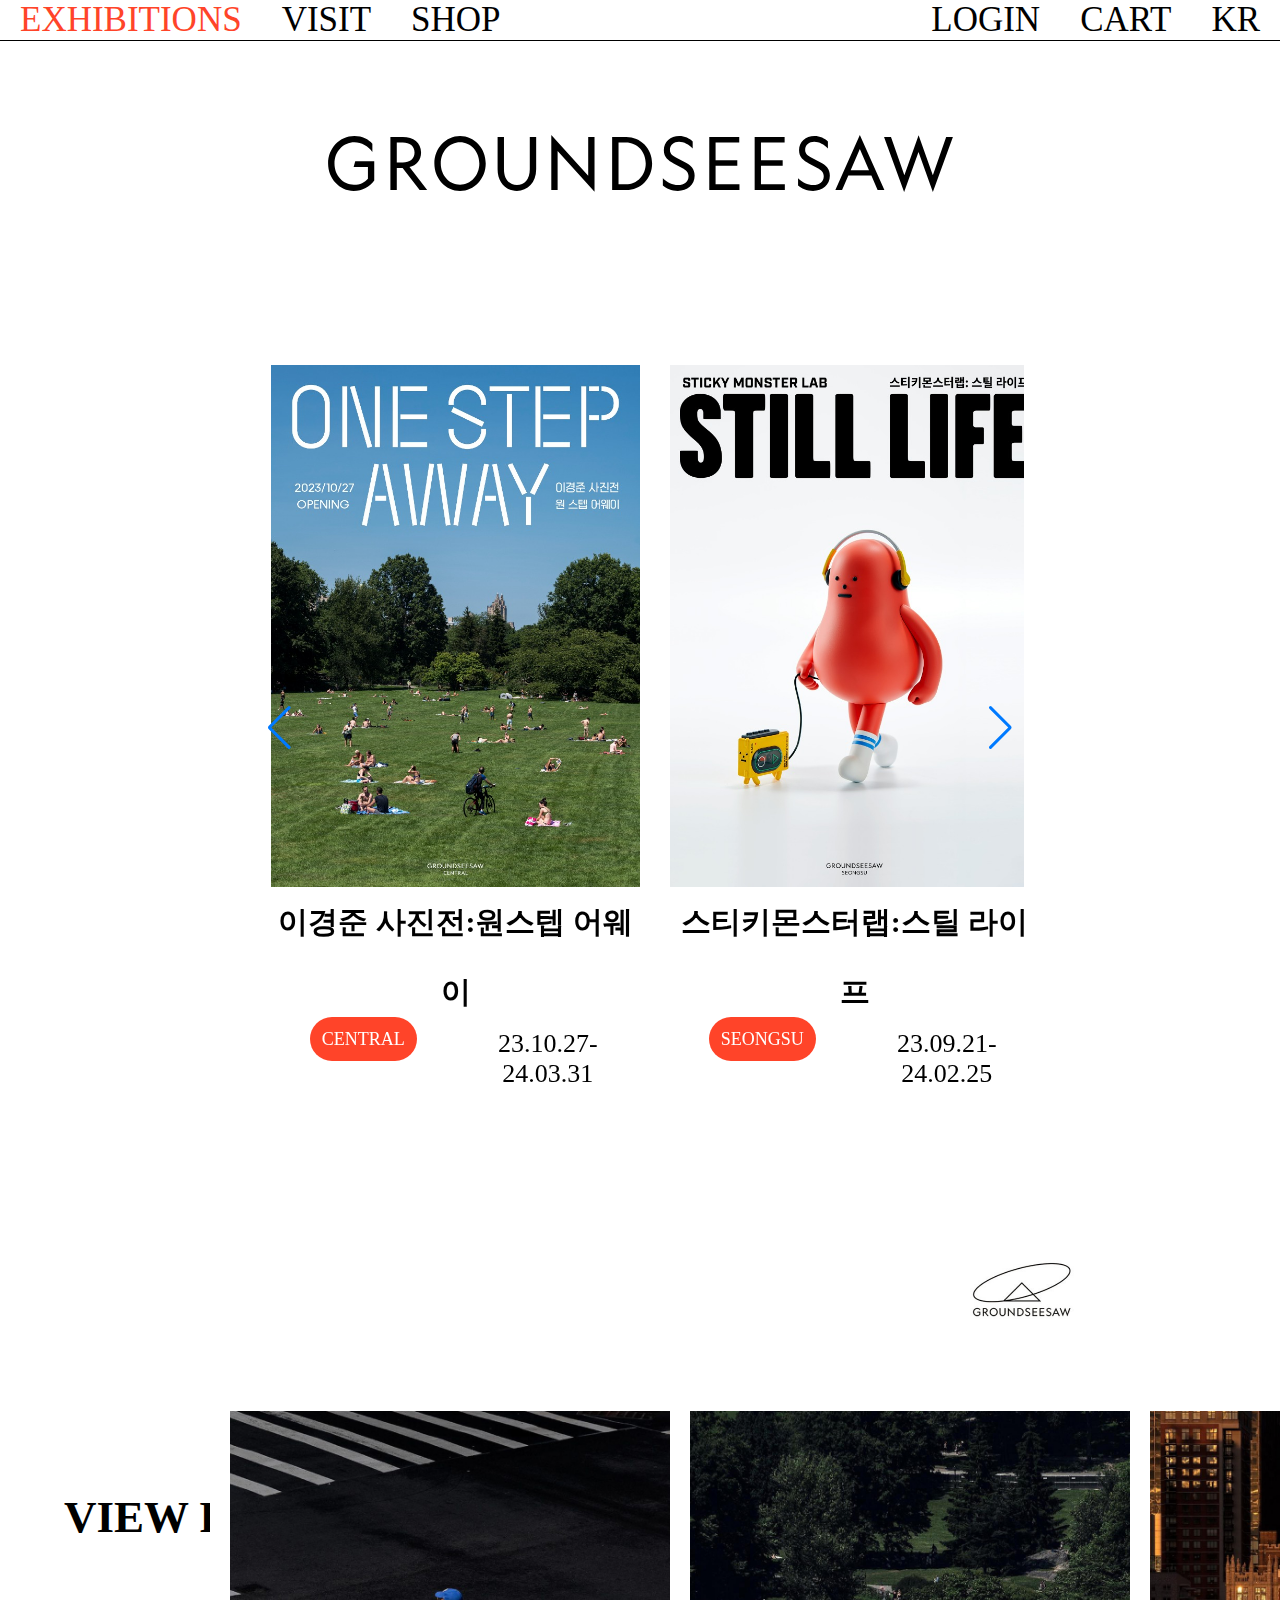
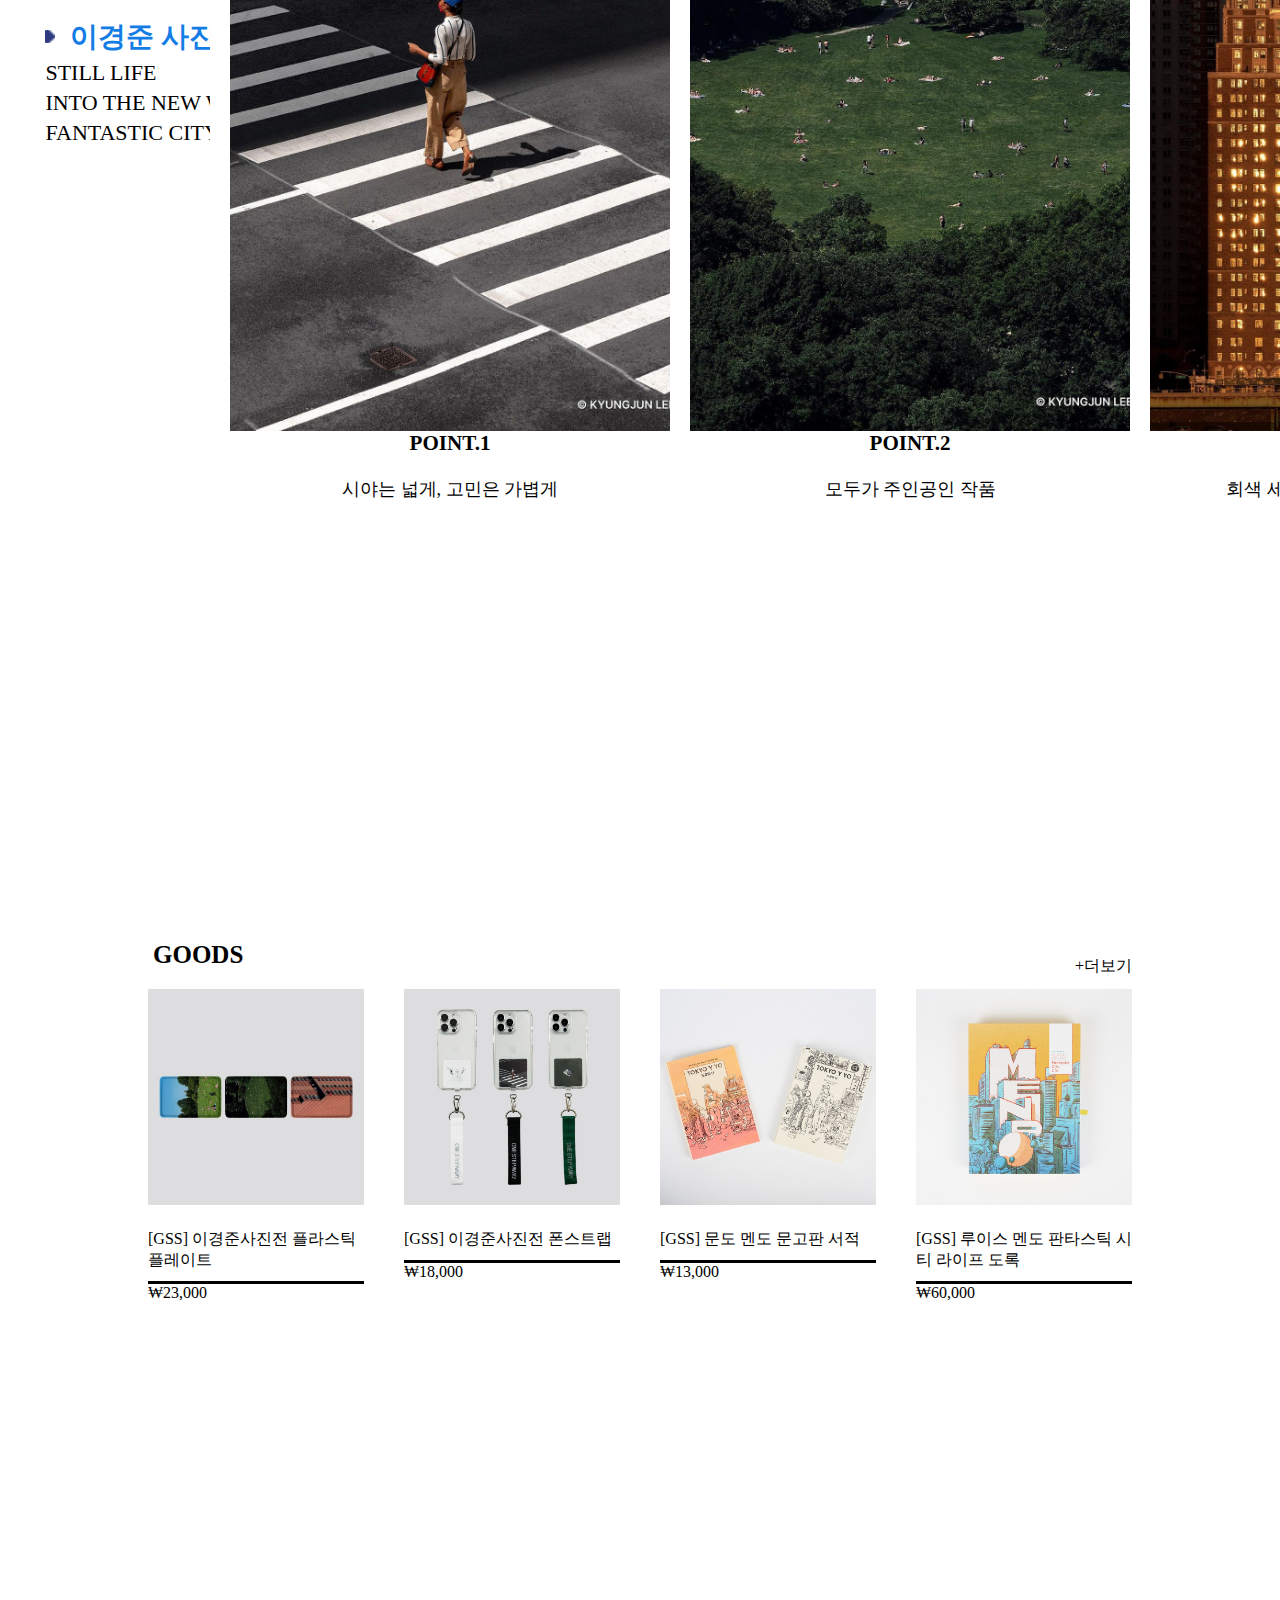
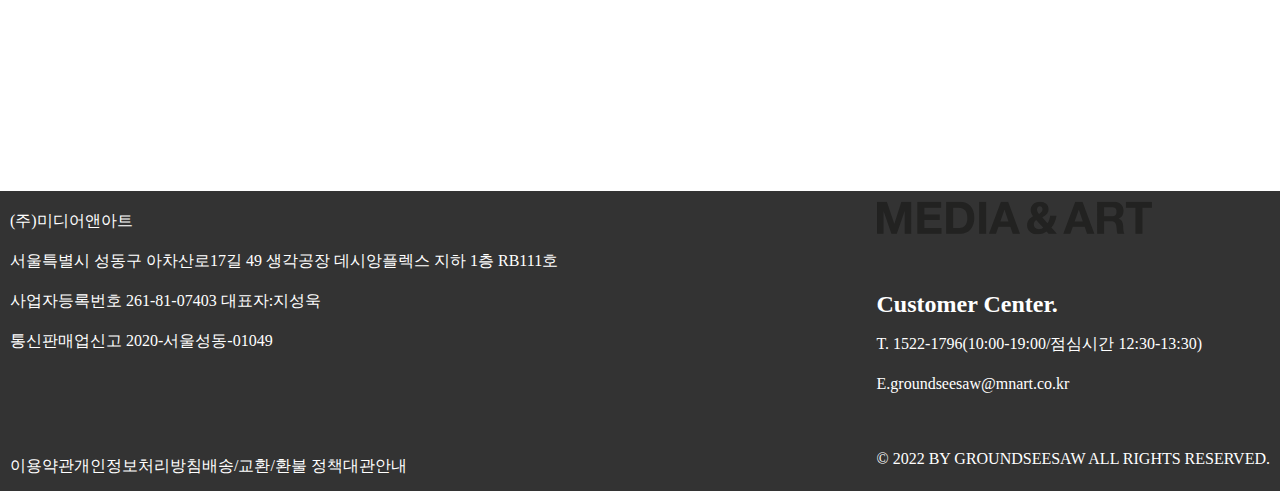
==== index.html @ 5191b379 "작업완료" ====
<!DOCTYPE html>
<html lang="en">

<head>
    <meta charset="UTF-8">
    <meta name="viewport" content="width=device-width, initial-scale=1.0">
    <title>GroundSeesaw</title>
    <link rel="stylesheet" href="./css/style.css">
    <link rel="stylesheet" href="./css/swiper-bundle.css">
    

</head>

<body>
    <header>
        <nav>
            <ul class="flex">
                <div class="part1 flex">
                    <li><a href="#">EXHIBITIONS</a></li>
                    <li><a href="/visitindex.html">VISIT</a></li>
                    <li><a href="#">SHOP</a></li>
                </div>
                <div class="part2 flex">
                    <li><a href="#">LOGIN</a></li>
                    <li><a href="#">CART</a></li>
                    <li><a href="#">KR</a></li>
                </div>
            </ul>
        </nav>
        <div class="logo">
            <h1><a href="#"><img src="./images/logotype.svg"></a></h1>
        </div>
    </header>
    <main>
        <div class="foster">
            <div #swiperRef="" class="swiper mySwiper">
                <div class="swiper-wrapper">
                    <div class="swiper-slide">
                        <figure>
                            <a href="#Lee"><img src="./images/exhibition1.jpg"></a>
                            <figcaption><a href="#">이경준 사진전:원스텝 어웨이</a></figcaption>
                            <div class="summary">
                                <ul class="flex">
                                    <li><a href="#" class="place">CENTRAL</a></li>
                                    <li><a href="#" class="date">23.10.27-24.03.31</a></li>
                                </ul>
                            </div>
                        </figure>
                    </div>
                    <div class="swiper-slide">
                        <figure>
                            <a href="#Stickey"><img src="./images/exhibition3.jpg"></a>
                            <figcaption><a href="#">스티키몬스터랩:스틸 라이프</a></figcaption>
                            <div class="summary">
                                <ul class="flex">
                                    <li> <a href="#" class="place">SEONGSU</a></li>
                                    <li> <a href="#" class="date">23.09.21-24.02.25</a></li>
                                </ul>
                            </div>
                        </figure>
                    </div>
                    <div class="swiper-slide">
                        <figure>
                            <a href="#Allis"><img src="./images/exhibition4.jpg"></a>
                            <figcaption><a href="#">앨리스:인투 더 뉴월드</a></figcaption>
                            <div class="summary">
                                <ul class="flex">
                                    <li> <a href="#" class="place">MYEONGDONG</a></li>
                                    <li><a href="#" class="date">24.01.10-오픈런</a></li>
                                </ul>
                            </div>
                        </figure>
                    </div>
                    <div class="swiper-slide">
                        <figure>
                            <a href="#Mundo"><img src="./images/exhibition2.jpg"></a>
                            <figcaption><a href="#">문도 멘도:판타스틱 시티 라이프</a></figcaption>
                            <div class="summary">
                                <ul class="flex">
                                    <li> <a href="#" class="place">SEOCHON</a></li>
                                    <li><a href="#" class="date">23.06.30-24.02.12</a></li>
                                </ul>
                            </div>
                        </figure>
                    </div>
                </div>
                <div class="swiper-button-next"></div>
                <div class="swiper-button-prev"></div>
                <div class="swiper-pagination"></div>
            </div>
        </div>
        <div class="about">
            <a href="#"><img src="./images/logo2.jpg"></a>
        </div>
 </main>

        <div class="view-contents flex">
            <div class="title">
                <h2>VIEW POINT</h2>
            </div>
            <div class="slide-wrap flex">
                <div class="option">
                    <ul class="menu">
                        <li><a href="#" class="on">이경준 사진전:원스텝 어웨이</a></li>
                        <li><a href="#">STILL LIFE</a></li>
                        <li><a href="#">INTO THE NEW WORLD</a></li>
                        <li><a href="#">FANTASTIC CITY LIFE</a></li>
                    </ul>
                </div>
            </div>
        </div>
   
        <div class="swiper myView">
            <div class="swiper-wrapper">
                <div class="swiper-slide">
                    <div class="view-wrap flex">
                        <div class="point">
                            <a href="#"><img src="./images/point2.jpg"></a>
                            <div class="columns">
                                <h3>POINT.1</h3>
                                <p><br />시야는 넓게, 고민은 가볍게
                            
                                </p>
                            </div>
                        </div>
                        <div class="point">
                            <a href="#"><img src="./images/point1.jpg"></a>
                            <div class="columns">
                                <h3>POINT.2</h3>
                                <p> <br />모두가 주인공인 작품
                                   
                                </p>
                            </div>
                        </div>
                        <div class="point">
                            <a href="#"><img src="./images/point3.jpg"></a>
                            <div class="columns">
                                <h3>POINT.3</h3>
                                <p><br />회색 세상에서 발견한 다채로운 색감
                        
                                </p>
                            </div>
                        </div>
                    </div>
                </div>
                <div class="swiper-slide">
                    <div class="view-wrap flex">
                        <div class="point">
                            <a href="#"><img src="./images/points1.jpg"></a>
                            <div class="columns">
                                <h3>POINT.1</h3>
                                <p> <br />13 SPACES, 100 ARTWORKS
                                   
                                </p>
                            </div>
                        </div>
                        <div class="point">
                            <a href="#"><img src="./images/points2.jpg"></a>
                            <div class="columns">
                                <h3>POINT.2</h3>
                                <p> <br />24 HOURS in M-CITY
                                
                                    
                                </p>
                            </div>
                        </div>
                        <div class="point">
                            <a href="#"><img src="./images/points3.jpg"></a>
                            <div class="columns">
                                <h3>POINT.3</h3>
                                <p><br />COLOR&SOUND
                                   
                                
                                </p>
                            </div>
                        </div>
                    </div>
                </div>
                <div class="swiper-slide">
                    <div class="view-wrap flex">
                        <div class="point">
                            <a href="#"><img src="./images/pointss1.jpg"></a>
                            <div class="columns">
                                <h3>POINT.1</h3>
                                <p><br />6M 이상, 5면 스크린으로 둘러 쌓인
                                    입체적 공간에서의 특별한 경험
                                </p>
                            </div>
                        </div>
                        <div class="point">
                            <a href="#"><img src="./images/pointss2.jpg"></a>
                            <div class="columns">
                                <h3>POINT.2</h3>
                                <p><br />일러스트, 2D, 3D모션그래픽으로
                                    재탄생한 고전문학 '이상한 나라의 앨리스'
                                </p>
                            </div>
                        </div>
                        <div class="point">
                            <a href="#"><img src="./images/pointss3.jpg"></a>
                            <div class="columns">
                                <h3>POINT.3</h3>
                                <p>
                                    <br />다채로운 오리지널 사운드 트랙
                                </p>
                            </div>
                        </div>
                    </div>
                </div>
                <div class="swiper-slide">
                    <div class="view-wrap flex">
                        <div class="point">
                            <a href="#"><img src="./images/pointsss1.jpg"></a>
                            <div class="columns">
                                <h3>POINT.1</h3>
                                <p><br/>마음을 건드리는 디지털 아날로그 감성
                                </p>
                            </div>
                        </div>
                        <div class="point">
                            <a href="#"><img src="./images/pointsss2.jpg"></a>
                            <div class="columns">
                                <h3>POINT.2</h3>
                                <p> <br/>영감이 피어나는 멘도의 예술 세계
                                </p>
                            </div>
                        </div>
                        <div class="point">
                            <a href="#"><img src="./images/pointsss3.jpg"></a>
                            <div class="columns">
                                <h3>POINT.3</h3>
                               <p> <br/>열린 하늘길, 여행 감성을 자국하는 낭만적 풍경들

                                </p>
                            </div>
                        </div>
                    </div>
                </div>
            </div>
            <div class="swiper-pagination"></div>
        </div>

   <div class="goods">
            <div class="goods-wrap on">
                <h3><a href="#">GOODS</a></h3>
                <div class="more">
                    <a href="#">+더보기</a>
                </div>
                <ul class="flex">
                    <figure>
                        <li><a href="#"><img src="./images/goods1.jpg">
                                <figcaption>[GSS] 이경준사진전 플라스틱 플레이트</figcaption>
                                <p>₩23,000</p>
                            </a>
                    </figure>
                    </li>
                    <figure>
                        <li><a href="#"><img src="./images/goods2.jpg">
                                <figcaption>[GSS] 이경준사진전 폰스트랩</figcaption>
                                <p>₩18,000</p>
                            </a>
                    </figure>
                    </li>
                    <figure>
                        <li><a href="#"><img src="./images/goodsm1.jpg">
                                <figcaption>[GSS] 문도 멘도 문고판 서적</figcaption>
                                <p>₩13,000</p>
                            </a>
                    </figure>
                    </li>
                    <figure>
                        <li><a href="#"><img src="./images/goodsm2.jpg">
                                <figcaption>[GSS] 루이스 멘도 판타스틱 시티 라이프 도록</figcaption>
                                <p>₩60,000</p>
                            </a>
                    </figure>
                    </li>
                </ul>
            </div>




        </div>


    <footer class="flex">
        <div class="footer-inner1">
            <div class="address">
                <p>(주)미디어앤아트
                    <br />서울특별시 성동구 아차산로17길 49 생각공장 데시앙플렉스 지하 1층 RB111호
                    <br /> 사업자등록번호 261-81-07403 대표자:지성욱
                    <br />통신판매업신고 2020-서울성동-01049
                </p>
            </div>
            <div class="use">
                <ul class="flex">
                    <li><a href="#">이용약관</a></li>
                    <li><a href="#">개인정보처리방침</a></li>
                    <li><a href="#">배송/교환/환불 정책</a></li>
                    <li><a href="#">대관안내</a></li>
                </ul>
            </div>
        </div>
        <div class="footer-inner2">
            <div class="media">
                <h3><img src="./images/footer-mna-logo.svg"></h3>
            </div>
            <div class="customer">
                <h2>Customer Center.</h2>
                <p>T. 1522-1796(10:00-19:00/점심시간 12:30-13:30)</p>
                <p>E.groundseesaw@mnart.co.kr</p>
            </div>
            <div class="copyright">
                <p>© 2022 BY GROUNDSEESAW ALL RIGHTS RESERVED.</p>
            </div>
        </div>
    </footer>
    <script src="./javascript/jquery-3.7.1min.js"></script>
    <script src="https://cdn.jsdelivr.net/npm/swiper@11/swiper-bundle.min.js"></script>
    <script src="./javascript/index.js"></script>

</body>

</html>
---- css/style.css ----
@import url(./reset.css);
@import url(./global.css);
@import url(/fonts/fonts.css);



body {
    max-width: 1900px;
    background: var(--mainColor);
}

img {
    width: 100%;
}

.flex {
    display: flex;
}



header {
    max-width: 1900px;
    height: 100%;

}

.logo h1 {

    padding: 15px;
}

.logo img {
    width: 50%;
    margin-left: 25%;
    margin-top: 120px;
    align-items: center;
}

nav {
    width: 100%;
    background: var(--mainColor);
    align-items: center;
    font-size: 35px;
    background-attachment: fixed;
    position: fixed;
    border-bottom: 1px solid #000;
    z-index: 99;
}

nav li:hover a {
    color: var(--pointColor);
}

.summary li:hover .place {
    color: var(--white);
}

.part1 li a,
.part2 li a {
    padding: 20px;
}

nav ul.flex {
    justify-content: space-between;
}

/* -------swiper1 */

.swiper-slide {
    width: 100%;
    height: 100%;
    text-align: center;
    font-size: 18px;
    background: #fff;
    display: flex;
    justify-content: center;
    align-items: center;
}

.swiper-slide img {
    display: block;
    width: 100%;
    height: 100%;
    object-fit: cover;

}

.swiper {
    width: 60%;
    height: 100%;
    margin: 150px auto;
}

.swiper-slide figure {

    transform: translateX(-50%);
}

figure figcaption:hover a {
    color: var(--pointColor);
}




.swiper-slide figcaption {
    width: 100%;
    text-align: center;
    font-size: 30px;
    line-height: 70px;
    font-weight: bold;
}

/* ----swiper2 */

.myView.swiper {
    width: 1400px;
    height: 750px;
    right: -210px;
    bottom: 500px;
}

.muView.swiper-slide {
    text-align: center;
    font-size: 18px;
    background: #fff;
    display: flex;
    justify-content: center;
    align-items: center;
}

.myView.swiper-slide img {
    display: block;
    width: 100%;
    height: 100%;
    object-fit: cover;
}

.myView.swiper-slide {
    width: 60%;
}

.myView.swiper-slide:nth-child(2n) {
    width: 40%;
}

.myView.swiper-slide:nth-child(3n) {
    width: 20%;
}


.columns {
    z-index: 99;
}

/* ----------------------------- */
.summary ul li {
    padding: 2px;
    width: 80%;
    text-align: center;
}

.place {
    width: 700px;
    height: 100%;
    background: var(--pointColor);
    color: var(--white);
    border-radius: 50px;
    padding: 12px;
}

.place a {
    font-size: 26px;
}

.date {
    font-size: 26px;
}

.about {
    right: 100px;
    top: 140%;
    position: absolute;

}

.about img {
    width: 50%;
}

.about :nth-child(1) img {
    animation: dance_jump 3s ease-out infinite;
    transform-origin: center bottom;
}




@keyframes dance_jump {
    0% {
        transform: none;
    }

    15% {
        transform: rotate(-3deg);
    }

    30% {
        transform: rotate(3deg);
    }

    45% {
        transform: rotate(-3deg);
    }

    60% {
        transform: translate3d(0, -5%, 0);
    }

    75% {
        transform: translate3d(0, 1%, 0);
    }

    85% {
        transform: translate3d(0, -3%, 0);
    }

    100% {
        transform: none;
    }
}

/* ----------view------------- */
.view-contents {
    width: 100%;
    height: 500px;
    position: relative;
    top: 15%;
    
}

.title {
    width: 100%;
    font-size: 30px;
}

.title h2 {
    position: absolute;
    left: 5%;
    top: 250px;
}

.view {
    position: absolute;
    width: 100%;
    overflow: hidden;
    left: 30%;
    max-width: 1415px;
}



.option {
    width: 50%;
    position: absolute;
    left:3%;
    top: 370px;
    font-size: 22px;
    padding: 5px;
    font-weight: 500;
}

.view-wrap {
    width: 100%;
    padding: 10px;
}

.point {
    padding: 10px;
    width: 100%;
}

ul.menu li a {
    display: flex;
    padding: 2px;
    align-items: center;
    flex-direction: row;
}

ul.menu li a.on {
    color: #137ce5;
    font-weight: bold;
    font-size: 28px;
}

ul.menu li a.on::before {
    display: block;
    content: '';
    width: 10px;
    height: 13px;
    background: url(/images/arrowR.png) no-repeat center/cover;
    margin: 0 15px 0 0;
   transition: .4s;
}

/* -------footer----------- */
footer {
    background: var(--black100);
    color: var(--mainColor);
    height: 300px;
    justify-content: space-between;
    padding: 10px;
}

.footer-inner1,
.footer-inner2 {
    line-height: 40px;

}

footer .use {
    margin-top: 85px;
}

.footer-inner2 img {
    width: 70%;
}

footer .customer,
.copyright {
    margin-top: 35px;
}

.goods {
    width: 80%;
    height: 600px;
   top: -250px;
   position: relative;
   left: 50%;
   transform: translateX(-50%);

}

.goods-wrap {
    position: absolute;
    opacity: 0;
}

.goods-wrap.on {
    opacity: 1;
}

.goods figcaption {
    margin-top: 20px;
}

.goods h3 {
    margin-left: 25px;
    font-size: 25px;
}

.goods ul li {
    padding: 20px;
}

.goods li p {
    border-top: 3px solid #000;
    margin-top: 10px;
}

.more {
    position: absolute;
    right: 20px;
    top: 15px;
}
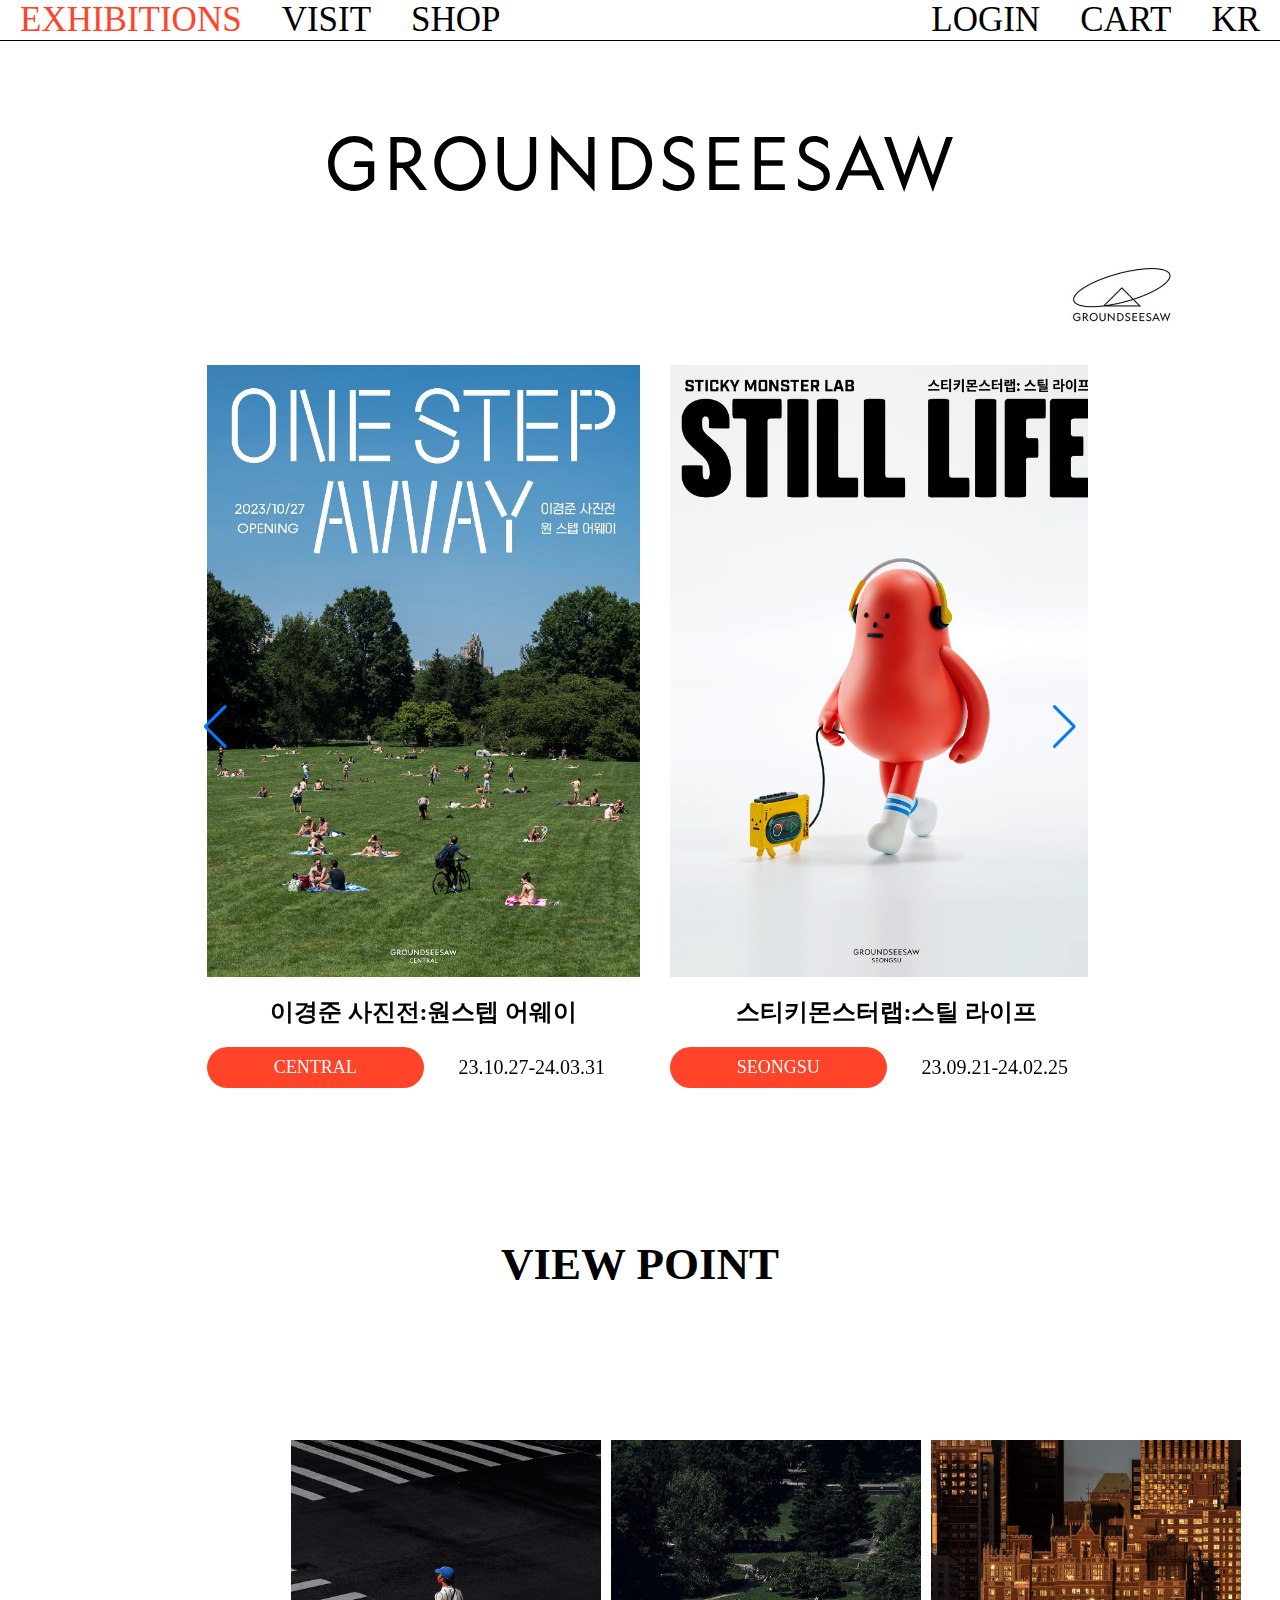
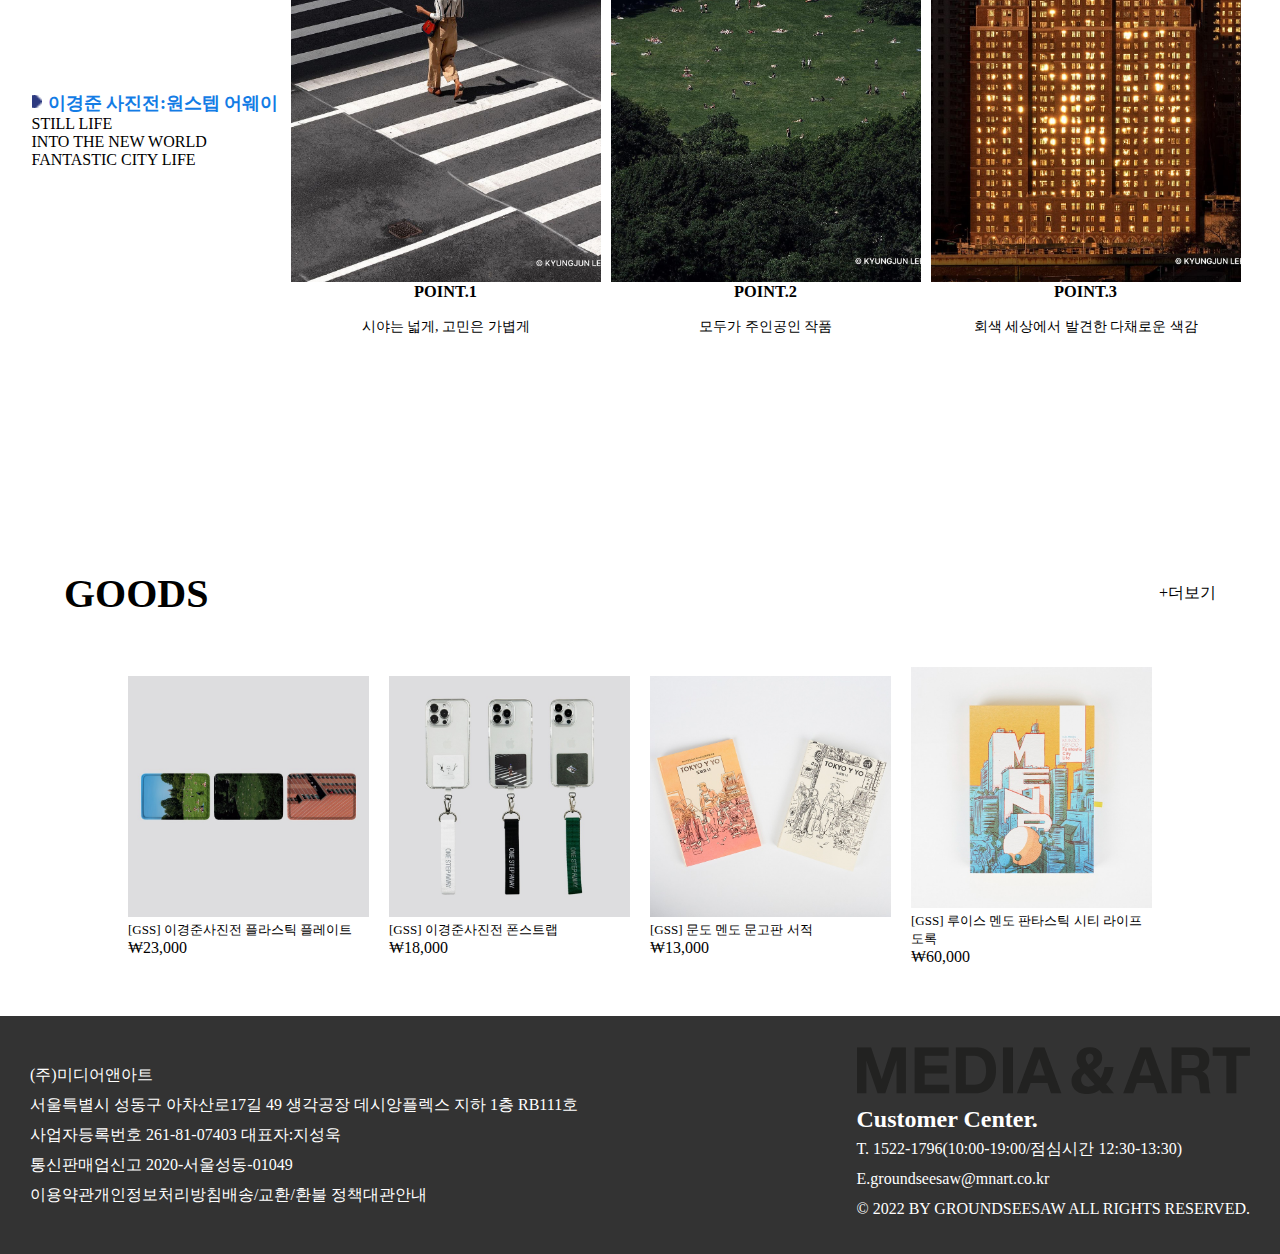
==== commit 49f7822f: "그라운드시소완료" ====
--- a/index.html
+++ b/index.html
@@ -1,325 +1,311 @@
-<!DOCTYPE html>
-<html lang="en">
-
-<head>
-    <meta charset="UTF-8">
-    <meta name="viewport" content="width=device-width, initial-scale=1.0">
-    <title>GroundSeesaw</title>
-    <link rel="stylesheet" href="./css/style.css">
-    <link rel="stylesheet" href="./css/swiper-bundle.css">
-    
-
-</head>
-
-<body>
-    <header>
-        <nav>
-            <ul class="flex">
-                <div class="part1 flex">
-                    <li><a href="#">EXHIBITIONS</a></li>
-                    <li><a href="/visitindex.html">VISIT</a></li>
-                    <li><a href="#">SHOP</a></li>
-                </div>
-                <div class="part2 flex">
-                    <li><a href="#">LOGIN</a></li>
-                    <li><a href="#">CART</a></li>
-                    <li><a href="#">KR</a></li>
-                </div>
-            </ul>
-        </nav>
-        <div class="logo">
-            <h1><a href="#"><img src="./images/logotype.svg"></a></h1>
-        </div>
-    </header>
-    <main>
-        <div class="foster">
-            <div #swiperRef="" class="swiper mySwiper">
-                <div class="swiper-wrapper">
-                    <div class="swiper-slide">
-                        <figure>
-                            <a href="#Lee"><img src="./images/exhibition1.jpg"></a>
-                            <figcaption><a href="#">이경준 사진전:원스텝 어웨이</a></figcaption>
-                            <div class="summary">
-                                <ul class="flex">
-                                    <li><a href="#" class="place">CENTRAL</a></li>
-                                    <li><a href="#" class="date">23.10.27-24.03.31</a></li>
-                                </ul>
-                            </div>
-                        </figure>
-                    </div>
-                    <div class="swiper-slide">
-                        <figure>
-                            <a href="#Stickey"><img src="./images/exhibition3.jpg"></a>
-                            <figcaption><a href="#">스티키몬스터랩:스틸 라이프</a></figcaption>
-                            <div class="summary">
-                                <ul class="flex">
-                                    <li> <a href="#" class="place">SEONGSU</a></li>
-                                    <li> <a href="#" class="date">23.09.21-24.02.25</a></li>
-                                </ul>
-                            </div>
-                        </figure>
-                    </div>
-                    <div class="swiper-slide">
-                        <figure>
-                            <a href="#Allis"><img src="./images/exhibition4.jpg"></a>
-                            <figcaption><a href="#">앨리스:인투 더 뉴월드</a></figcaption>
-                            <div class="summary">
-                                <ul class="flex">
-                                    <li> <a href="#" class="place">MYEONGDONG</a></li>
-                                    <li><a href="#" class="date">24.01.10-오픈런</a></li>
-                                </ul>
-                            </div>
-                        </figure>
-                    </div>
-                    <div class="swiper-slide">
-                        <figure>
-                            <a href="#Mundo"><img src="./images/exhibition2.jpg"></a>
-                            <figcaption><a href="#">문도 멘도:판타스틱 시티 라이프</a></figcaption>
-                            <div class="summary">
-                                <ul class="flex">
-                                    <li> <a href="#" class="place">SEOCHON</a></li>
-                                    <li><a href="#" class="date">23.06.30-24.02.12</a></li>
-                                </ul>
-                            </div>
-                        </figure>
-                    </div>
-                </div>
-                <div class="swiper-button-next"></div>
-                <div class="swiper-button-prev"></div>
-                <div class="swiper-pagination"></div>
-            </div>
-        </div>
-        <div class="about">
-            <a href="#"><img src="./images/logo2.jpg"></a>
-        </div>
- </main>
-
-        <div class="view-contents flex">
-            <div class="title">
-                <h2>VIEW POINT</h2>
-            </div>
-            <div class="slide-wrap flex">
-                <div class="option">
-                    <ul class="menu">
-                        <li><a href="#" class="on">이경준 사진전:원스텝 어웨이</a></li>
-                        <li><a href="#">STILL LIFE</a></li>
-                        <li><a href="#">INTO THE NEW WORLD</a></li>
-                        <li><a href="#">FANTASTIC CITY LIFE</a></li>
-                    </ul>
-                </div>
-            </div>
-        </div>
-   
-        <div class="swiper myView">
-            <div class="swiper-wrapper">
-                <div class="swiper-slide">
-                    <div class="view-wrap flex">
-                        <div class="point">
-                            <a href="#"><img src="./images/point2.jpg"></a>
-                            <div class="columns">
-                                <h3>POINT.1</h3>
-                                <p><br />시야는 넓게, 고민은 가볍게
-                            
-                                </p>
-                            </div>
-                        </div>
-                        <div class="point">
-                            <a href="#"><img src="./images/point1.jpg"></a>
-                            <div class="columns">
-                                <h3>POINT.2</h3>
-                                <p> <br />모두가 주인공인 작품
-                                   
-                                </p>
-                            </div>
-                        </div>
-                        <div class="point">
-                            <a href="#"><img src="./images/point3.jpg"></a>
-                            <div class="columns">
-                                <h3>POINT.3</h3>
-                                <p><br />회색 세상에서 발견한 다채로운 색감
-                        
-                                </p>
-                            </div>
-                        </div>
-                    </div>
-                </div>
-                <div class="swiper-slide">
-                    <div class="view-wrap flex">
-                        <div class="point">
-                            <a href="#"><img src="./images/points1.jpg"></a>
-                            <div class="columns">
-                                <h3>POINT.1</h3>
-                                <p> <br />13 SPACES, 100 ARTWORKS
-                                   
-                                </p>
-                            </div>
-                        </div>
-                        <div class="point">
-                            <a href="#"><img src="./images/points2.jpg"></a>
-                            <div class="columns">
-                                <h3>POINT.2</h3>
-                                <p> <br />24 HOURS in M-CITY
-                                
-                                    
-                                </p>
-                            </div>
-                        </div>
-                        <div class="point">
-                            <a href="#"><img src="./images/points3.jpg"></a>
-                            <div class="columns">
-                                <h3>POINT.3</h3>
-                                <p><br />COLOR&SOUND
-                                   
-                                
-                                </p>
-                            </div>
-                        </div>
-                    </div>
-                </div>
-                <div class="swiper-slide">
-                    <div class="view-wrap flex">
-                        <div class="point">
-                            <a href="#"><img src="./images/pointss1.jpg"></a>
-                            <div class="columns">
-                                <h3>POINT.1</h3>
-                                <p><br />6M 이상, 5면 스크린으로 둘러 쌓인
-                                    입체적 공간에서의 특별한 경험
-                                </p>
-                            </div>
-                        </div>
-                        <div class="point">
-                            <a href="#"><img src="./images/pointss2.jpg"></a>
-                            <div class="columns">
-                                <h3>POINT.2</h3>
-                                <p><br />일러스트, 2D, 3D모션그래픽으로
-                                    재탄생한 고전문학 '이상한 나라의 앨리스'
-                                </p>
-                            </div>
-                        </div>
-                        <div class="point">
-                            <a href="#"><img src="./images/pointss3.jpg"></a>
-                            <div class="columns">
-                                <h3>POINT.3</h3>
-                                <p>
-                                    <br />다채로운 오리지널 사운드 트랙
-                                </p>
-                            </div>
-                        </div>
-                    </div>
-                </div>
-                <div class="swiper-slide">
-                    <div class="view-wrap flex">
-                        <div class="point">
-                            <a href="#"><img src="./images/pointsss1.jpg"></a>
-                            <div class="columns">
-                                <h3>POINT.1</h3>
-                                <p><br/>마음을 건드리는 디지털 아날로그 감성
-                                </p>
-                            </div>
-                        </div>
-                        <div class="point">
-                            <a href="#"><img src="./images/pointsss2.jpg"></a>
-                            <div class="columns">
-                                <h3>POINT.2</h3>
-                                <p> <br/>영감이 피어나는 멘도의 예술 세계
-                                </p>
-                            </div>
-                        </div>
-                        <div class="point">
-                            <a href="#"><img src="./images/pointsss3.jpg"></a>
-                            <div class="columns">
-                                <h3>POINT.3</h3>
-                               <p> <br/>열린 하늘길, 여행 감성을 자국하는 낭만적 풍경들
-
-                                </p>
-                            </div>
-                        </div>
-                    </div>
-                </div>
-            </div>
-            <div class="swiper-pagination"></div>
-        </div>
-
-   <div class="goods">
-            <div class="goods-wrap on">
-                <h3><a href="#">GOODS</a></h3>
-                <div class="more">
-                    <a href="#">+더보기</a>
-                </div>
-                <ul class="flex">
-                    <figure>
-                        <li><a href="#"><img src="./images/goods1.jpg">
-                                <figcaption>[GSS] 이경준사진전 플라스틱 플레이트</figcaption>
-                                <p>₩23,000</p>
-                            </a>
-                    </figure>
-                    </li>
-                    <figure>
-                        <li><a href="#"><img src="./images/goods2.jpg">
-                                <figcaption>[GSS] 이경준사진전 폰스트랩</figcaption>
-                                <p>₩18,000</p>
-                            </a>
-                    </figure>
-                    </li>
-                    <figure>
-                        <li><a href="#"><img src="./images/goodsm1.jpg">
-                                <figcaption>[GSS] 문도 멘도 문고판 서적</figcaption>
-                                <p>₩13,000</p>
-                            </a>
-                    </figure>
-                    </li>
-                    <figure>
-                        <li><a href="#"><img src="./images/goodsm2.jpg">
-                                <figcaption>[GSS] 루이스 멘도 판타스틱 시티 라이프 도록</figcaption>
-                                <p>₩60,000</p>
-                            </a>
-                    </figure>
-                    </li>
-                </ul>
-            </div>
-
-
-
-
-        </div>
-
-
-    <footer class="flex">
-        <div class="footer-inner1">
-            <div class="address">
-                <p>(주)미디어앤아트
-                    <br />서울특별시 성동구 아차산로17길 49 생각공장 데시앙플렉스 지하 1층 RB111호
-                    <br /> 사업자등록번호 261-81-07403 대표자:지성욱
-                    <br />통신판매업신고 2020-서울성동-01049
-                </p>
-            </div>
-            <div class="use">
-                <ul class="flex">
-                    <li><a href="#">이용약관</a></li>
-                    <li><a href="#">개인정보처리방침</a></li>
-                    <li><a href="#">배송/교환/환불 정책</a></li>
-                    <li><a href="#">대관안내</a></li>
-                </ul>
-            </div>
-        </div>
-        <div class="footer-inner2">
-            <div class="media">
-                <h3><img src="./images/footer-mna-logo.svg"></h3>
-            </div>
-            <div class="customer">
-                <h2>Customer Center.</h2>
-                <p>T. 1522-1796(10:00-19:00/점심시간 12:30-13:30)</p>
-                <p>E.groundseesaw@mnart.co.kr</p>
-            </div>
-            <div class="copyright">
-                <p>© 2022 BY GROUNDSEESAW ALL RIGHTS RESERVED.</p>
-            </div>
-        </div>
-    </footer>
-    <script src="./javascript/jquery-3.7.1min.js"></script>
-    <script src="https://cdn.jsdelivr.net/npm/swiper@11/swiper-bundle.min.js"></script>
-    <script src="./javascript/index.js"></script>
-
-</body>
-
+<!DOCTYPE html>
+<html lang="en">
+
+<head>
+    <meta charset="UTF-8">
+    <meta name="viewport" content="width=device-width, initial-scale=1.0">
+    <title>GroundSeesaw</title>
+    <link rel="stylesheet" href="./css/style.css">
+    <link rel="stylesheet" href="./css/swiper-bundle.css">
+
+
+</head>
+
+<body>
+    <header>
+        <nav>
+            <ul class="flex">
+                <div class="part1 flex">
+                    <li><a href="#">EXHIBITIONS</a></li>
+                    <li><a href="/visitindex.html">VISIT</a></li>
+                    <li><a href="#">SHOP</a></li>
+                </div>
+                <div class="part2 flex">
+                    <li><a href="#">LOGIN</a></li>
+                    <li><a href="#">CART</a></li>
+                    <li><a href="#">KR</a></li>
+                </div>
+            </ul>
+        </nav>
+        <div class="logo">
+            <h1><a href="#"><img src="./images/logotype.svg"></a></h1>
+        </div>
+    </header>
+    <main>
+        <div class="foster">
+            <div #swiperRef="" class="swiper mySwiper">
+                <div class="swiper-wrapper">
+                    <div class="swiper-slide">
+                        <figure>
+                            <a href="#Lee"><img src="./images/exhibition1.jpg"></a>
+                            <figcaption><a href="#">이경준 사진전:원스텝 어웨이</a></figcaption>
+                            <div class="summary">
+                                <ul class="flex">
+                                    <li><a href="#" class="place">CENTRAL</a></li>
+                                    <li><a href="#" class="date">23.10.27-24.03.31</a></li>
+                                </ul>
+                            </div>
+                        </figure>
+                    </div>
+                    <div class="swiper-slide">
+                        <figure>
+                            <a href="#Stickey"><img src="./images/exhibition3.jpg"></a>
+                            <figcaption><a href="#">스티키몬스터랩:스틸 라이프</a></figcaption>
+                            <div class="summary">
+                                <ul class="flex">
+                                    <li> <a href="#" class="place">SEONGSU</a></li>
+                                    <li> <a href="#" class="date">23.09.21-24.02.25</a></li>
+                                </ul>
+                            </div>
+                        </figure>
+                    </div>
+                    <div class="swiper-slide">
+                        <figure>
+                            <a href="#Allis"><img src="./images/exhibition4.jpg"></a>
+                            <figcaption><a href="#">앨리스:인투 더 뉴월드</a></figcaption>
+                            <div class="summary">
+                                <ul class="flex">
+                                    <li> <a href="#" class="place">MYEONGDONG</a></li>
+                                    <li><a href="#" class="date">24.01.10-오픈런</a></li>
+                                </ul>
+                            </div>
+                        </figure>
+                    </div>
+                    <div class="swiper-slide">
+                        <figure>
+                            <a href="#Mundo"><img src="./images/exhibition2.jpg"></a>
+                            <figcaption><a href="#">문도 멘도:판타스틱 시티 라이프</a></figcaption>
+                            <div class="summary">
+                                <ul class="flex">
+                                    <li> <a href="#" class="place">SEOCHON</a></li>
+                                    <li><a href="#" class="date">23.06.30-24.02.12</a></li>
+                                </ul>
+                            </div>
+                        </figure>
+                    </div>
+                </div>
+                <div class="swiper-button-next"></div>
+                <div class="swiper-button-prev"></div>
+                <div class="swiper-pagination"></div>
+            </div>
+            <div class="about">
+                <a href="#"><img src="./images/logo2.jpg"></a>
+            </div>
+        </div>
+  
+    <div class="view-contents flex">
+        <div class="title">
+            <h2>VIEW POINT</h2>
+        </div>
+        <div class="slide-wrap flex">
+            <div class="option">
+                <ul class="menu">
+                    <li><a href="#" class="on">이경준 사진전:원스텝 어웨이</a></li>
+                    <li><a href="#">STILL LIFE</a></li>
+                    <li><a href="#">INTO THE NEW WORLD</a></li>
+                    <li><a href="#">FANTASTIC CITY LIFE</a></li>
+                </ul>
+            </div>
+            <div class="swiper myView">
+                <div class="swiper-wrapper">
+                    <div class="swiper-slide">
+                        <div class="view-wrap flex">
+                            <div class="point">
+                                <a href="#"><img src="./images/point2.jpg"></a>
+                                <div class="columns">
+                                    <h3>POINT.1</h3>
+                                    <p><br />시야는 넓게, 고민은 가볍게
+                                    </p>
+                                </div>
+                            </div>
+                            <div class="point">
+                                <a href="#"><img src="./images/point1.jpg"></a>
+                                <div class="columns">
+                                    <h3>POINT.2</h3>
+                                    <p> <br />모두가 주인공인 작품
+                                    </p>
+                                </div>
+                            </div>
+                            <div class="point">
+                                <a href="#"><img src="./images/point3.jpg"></a>
+                                <div class="columns">
+                                    <h3>POINT.3</h3>
+                                    <p><br />회색 세상에서 발견한 다채로운 색감
+                                    </p>
+                                </div>
+                            </div>
+                        </div>
+                    </div>
+                    <div class="swiper-slide">
+                        <div class="view-wrap flex">
+                            <div class="point">
+                                <a href="#"><img src="./images/points1.jpg"></a>
+                                <div class="columns">
+                                    <h3>POINT.1</h3>
+                                    <p> <br />13 SPACES, 100 ARTWORKS
+                                    </p>
+                                </div>
+                            </div>
+                            <div class="point">
+                                <a href="#"><img src="./images/points2.jpg"></a>
+                                <div class="columns">
+                                    <h3>POINT.2</h3>
+                                    <p> <br />24 HOURS in M-CITY
+                                    </p>
+                                </div>
+                            </div>
+                            <div class="point">
+                                <a href="#"><img src="./images/points3.jpg"></a>
+                                <div class="columns">
+                                    <h3>POINT.3</h3>
+                                    <p><br />COLOR&SOUND
+                                    </p>
+                                </div>
+                            </div>
+                        </div>
+                    </div>
+                    <div class="swiper-slide">
+                        <div class="view-wrap flex">
+                            <div class="point">
+                                <a href="#"><img src="./images/pointss1.jpg"></a>
+                                <div class="columns">
+                                    <h3>POINT.1</h3>
+                                    <p><br />6M 이상, 5면 스크린으로 둘러 쌓인
+                                        입체적 공간에서의 특별한 경험
+                                    </p>
+                                </div>
+                            </div>
+                            <div class="point">
+                                <a href="#"><img src="./images/pointss2.jpg"></a>
+                                <div class="columns">
+                                    <h3>POINT.2</h3>
+                                    <p><br />일러스트, 2D, 3D모션그래픽으로
+                                        재탄생한 고전문학 '이상한 나라의 앨리스'
+                                    </p>
+                                </div>
+                            </div>
+                            <div class="point">
+                                <a href="#"><img src="./images/pointss3.jpg"></a>
+                                <div class="columns">
+                                    <h3>POINT.3</h3>
+                                    <p>
+                                        <br />다채로운 오리지널 사운드 트랙
+                                    </p>
+                                </div>
+                            </div>
+                        </div>
+                    </div>
+                    <div class="swiper-slide">
+                        <div class="view-wrap flex">
+                            <div class="point">
+                                <a href="#"><img src="./images/pointsss1.jpg"></a>
+                                <div class="columns">
+                                    <h3>POINT.1</h3>
+                                    <p><br />마음을 건드리는 디지털 아날로그 감성
+                                    </p>
+                                </div>
+                            </div>
+                            <div class="point">
+                                <a href="#"><img src="./images/pointsss2.jpg"></a>
+                                <div class="columns">
+                                    <h3>POINT.2</h3>
+                                    <p> <br />영감이 피어나는 멘도의 예술 세계
+                                    </p>
+                                </div>
+                            </div>
+                            <div class="point">
+                                <a href="#"><img src="./images/pointsss3.jpg"></a>
+                                <div class="columns">
+                                    <h3>POINT.3</h3>
+                                    <p> <br />열린 하늘길, 여행 감성을 자국하는 낭만적 풍경들
+
+                                    </p>
+                                </div>
+                            </div>
+                        </div>
+                    </div>
+                </div>
+                <div class="swiper-pagination"></div>
+            </div>
+        </div>
+    </div>
+    <div class="goods">
+        <div class="goods-wrap on">
+            <div class="goods-line">
+                <h3><a href="#">GOODS</a></h3>
+                <div class="more">
+                    <a href="#">+더보기</a>
+                </div>
+            </div>
+            <ul class="flex">
+                <figure>
+                    <li><a href="#"><img src="./images/goods1.jpg">
+                            <figcaption>[GSS] 이경준사진전 플라스틱 플레이트</figcaption>
+                            <p>₩23,000</p>
+                        </a>
+                </figure>
+                </li>
+                <figure>
+                    <li><a href="#"><img src="./images/goods2.jpg">
+                            <figcaption>[GSS] 이경준사진전 폰스트랩</figcaption>
+                            <p>₩18,000</p>
+                        </a>
+                </figure>
+                </li>
+                <figure>
+                    <li><a href="#"><img src="./images/goodsm1.jpg">
+                            <figcaption>[GSS] 문도 멘도 문고판 서적</figcaption>
+                            <p>₩13,000</p>
+                        </a>
+                </figure>
+                </li>
+                <figure>
+                    <li><a href="#"><img src="./images/goodsm2.jpg">
+                            <figcaption>[GSS] 루이스 멘도 판타스틱 시티 라이프 도록</figcaption>
+                            <p>₩60,000</p>
+                        </a>
+                </figure>
+                </li>
+            </ul>
+        </div>
+    </div>
+  </main>
+    <footer class="flex">
+        <div class="footer-inner1">
+            <div class="address">
+                <p>(주)미디어앤아트
+                    <br />서울특별시 성동구 아차산로17길 49 생각공장 데시앙플렉스 지하 1층 RB111호
+                    <br /> 사업자등록번호 261-81-07403 대표자:지성욱
+                    <br />통신판매업신고 2020-서울성동-01049
+                </p>
+            </div>
+            <div class="use">
+                <ul class="flex">
+                    <li><a href="#">이용약관</a></li>
+                    <li><a href="#">개인정보처리방침</a></li>
+                    <li><a href="#">배송/교환/환불 정책</a></li>
+                    <li><a href="#">대관안내</a></li>
+                </ul>
+            </div>
+        </div>
+        <div class="footer-inner2">
+            <div class="media">
+                <h3><img src="./images/footer-mna-logo.svg"></h3>
+            </div>
+            <div class="customer">
+                <h2>Customer Center.</h2>
+                <p>T. 1522-1796(10:00-19:00/점심시간 12:30-13:30)</p>
+                <p>E.groundseesaw@mnart.co.kr</p>
+            </div>
+            <div class="copyright">
+                <p>© 2022 BY GROUNDSEESAW ALL RIGHTS RESERVED.</p>
+            </div>
+        </div>
+    </footer>
+    <script src="./javascript/jquery-3.7.1min.js"></script>
+    <script src="https://cdn.jsdelivr.net/npm/swiper@11/swiper-bundle.min.js"></script>
+    <script src="./javascript/index.js"></script>
+
+</body>
+
 </html>--- a/css/style.css
+++ b/css/style.css
@@ -1,376 +1,333 @@
-@import url(./reset.css);
-@import url(./global.css);
-@import url(/fonts/fonts.css);
-
-
-
-body {
-    max-width: 1900px;
-    background: var(--mainColor);
-}
-
-img {
-    width: 100%;
-}
-
-.flex {
-    display: flex;
-}
-
-
-
-header {
-    max-width: 1900px;
-    height: 100%;
-
-}
-
-.logo h1 {
-
-    padding: 15px;
-}
-
-.logo img {
-    width: 50%;
-    margin-left: 25%;
-    margin-top: 120px;
-    align-items: center;
-}
-
-nav {
-    width: 100%;
-    background: var(--mainColor);
-    align-items: center;
-    font-size: 35px;
-    background-attachment: fixed;
-    position: fixed;
-    border-bottom: 1px solid #000;
-    z-index: 99;
-}
-
-nav li:hover a {
-    color: var(--pointColor);
-}
-
-.summary li:hover .place {
-    color: var(--white);
-}
-
-.part1 li a,
-.part2 li a {
-    padding: 20px;
-}
-
-nav ul.flex {
-    justify-content: space-between;
-}
-
-/* -------swiper1 */
-
-.swiper-slide {
-    width: 100%;
-    height: 100%;
-    text-align: center;
-    font-size: 18px;
-    background: #fff;
-    display: flex;
-    justify-content: center;
-    align-items: center;
-}
-
-.swiper-slide img {
-    display: block;
-    width: 100%;
-    height: 100%;
-    object-fit: cover;
-
-}
-
-.swiper {
-    width: 60%;
-    height: 100%;
-    margin: 150px auto;
-}
-
-.swiper-slide figure {
-
-    transform: translateX(-50%);
-}
-
-figure figcaption:hover a {
-    color: var(--pointColor);
-}
-
-
-
-
-.swiper-slide figcaption {
-    width: 100%;
-    text-align: center;
-    font-size: 30px;
-    line-height: 70px;
-    font-weight: bold;
-}
-
-/* ----swiper2 */
-
-.myView.swiper {
-    width: 1400px;
-    height: 750px;
-    right: -210px;
-    bottom: 500px;
-}
-
-.muView.swiper-slide {
-    text-align: center;
-    font-size: 18px;
-    background: #fff;
-    display: flex;
-    justify-content: center;
-    align-items: center;
-}
-
-.myView.swiper-slide img {
-    display: block;
-    width: 100%;
-    height: 100%;
-    object-fit: cover;
-}
-
-.myView.swiper-slide {
-    width: 60%;
-}
-
-.myView.swiper-slide:nth-child(2n) {
-    width: 40%;
-}
-
-.myView.swiper-slide:nth-child(3n) {
-    width: 20%;
-}
-
-
-.columns {
-    z-index: 99;
-}
-
-/* ----------------------------- */
-.summary ul li {
-    padding: 2px;
-    width: 80%;
-    text-align: center;
-}
-
-.place {
-    width: 700px;
-    height: 100%;
-    background: var(--pointColor);
-    color: var(--white);
-    border-radius: 50px;
-    padding: 12px;
-}
-
-.place a {
-    font-size: 26px;
-}
-
-.date {
-    font-size: 26px;
-}
-
-.about {
-    right: 100px;
-    top: 140%;
-    position: absolute;
-
-}
-
-.about img {
-    width: 50%;
-}
-
-.about :nth-child(1) img {
-    animation: dance_jump 3s ease-out infinite;
-    transform-origin: center bottom;
-}
-
-
-
-
-@keyframes dance_jump {
-    0% {
-        transform: none;
-    }
-
-    15% {
-        transform: rotate(-3deg);
-    }
-
-    30% {
-        transform: rotate(3deg);
-    }
-
-    45% {
-        transform: rotate(-3deg);
-    }
-
-    60% {
-        transform: translate3d(0, -5%, 0);
-    }
-
-    75% {
-        transform: translate3d(0, 1%, 0);
-    }
-
-    85% {
-        transform: translate3d(0, -3%, 0);
-    }
-
-    100% {
-        transform: none;
-    }
-}
-
-/* ----------view------------- */
-.view-contents {
-    width: 100%;
-    height: 500px;
-    position: relative;
-    top: 15%;
-    
-}
-
-.title {
-    width: 100%;
-    font-size: 30px;
-}
-
-.title h2 {
-    position: absolute;
-    left: 5%;
-    top: 250px;
-}
-
-.view {
-    position: absolute;
-    width: 100%;
-    overflow: hidden;
-    left: 30%;
-    max-width: 1415px;
-}
-
-
-
-.option {
-    width: 50%;
-    position: absolute;
-    left:3%;
-    top: 370px;
-    font-size: 22px;
-    padding: 5px;
-    font-weight: 500;
-}
-
-.view-wrap {
-    width: 100%;
-    padding: 10px;
-}
-
-.point {
-    padding: 10px;
-    width: 100%;
-}
-
-ul.menu li a {
-    display: flex;
-    padding: 2px;
-    align-items: center;
-    flex-direction: row;
-}
-
-ul.menu li a.on {
-    color: #137ce5;
-    font-weight: bold;
-    font-size: 28px;
-}
-
-ul.menu li a.on::before {
-    display: block;
-    content: '';
-    width: 10px;
-    height: 13px;
-    background: url(/images/arrowR.png) no-repeat center/cover;
-    margin: 0 15px 0 0;
-   transition: .4s;
-}
-
-/* -------footer----------- */
-footer {
-    background: var(--black100);
-    color: var(--mainColor);
-    height: 300px;
-    justify-content: space-between;
-    padding: 10px;
-}
-
-.footer-inner1,
-.footer-inner2 {
-    line-height: 40px;
-
-}
-
-footer .use {
-    margin-top: 85px;
-}
-
-.footer-inner2 img {
-    width: 70%;
-}
-
-footer .customer,
-.copyright {
-    margin-top: 35px;
-}
-
-.goods {
-    width: 80%;
-    height: 600px;
-   top: -250px;
-   position: relative;
-   left: 50%;
-   transform: translateX(-50%);
-
-}
-
-.goods-wrap {
-    position: absolute;
-    opacity: 0;
-}
-
-.goods-wrap.on {
-    opacity: 1;
-}
-
-.goods figcaption {
-    margin-top: 20px;
-}
-
-.goods h3 {
-    margin-left: 25px;
-    font-size: 25px;
-}
-
-.goods ul li {
-    padding: 20px;
-}
-
-.goods li p {
-    border-top: 3px solid #000;
-    margin-top: 10px;
-}
-
-.more {
-    position: absolute;
-    right: 20px;
-    top: 15px;
+@import url(./reset.css);
+@import url(./global.css);
+@import url(/fonts/fonts.css);
+
+
+
+body {
+    width: 100%;
+    background: var(--mainColor);
+}
+
+img {
+    width: 100%;
+}
+
+.flex {
+    display: flex;
+}
+
+main {
+    position: relative;
+}
+
+
+header {
+    width: 100%;
+    height: 100%;
+}
+
+.logo h1 {
+    padding: 15px;
+}
+
+.logo img {
+    width: 50%;
+    margin-left: 25%;
+    margin-top: 120px;
+    align-items: center;
+}
+
+nav {
+    width: 100%;
+    background: var(--mainColor);
+    align-items: center;
+    font-size: 35px;
+    background-attachment: fixed;
+    position: fixed;
+    border-bottom: 1px solid #000;
+    z-index: 99;
+}
+
+nav li:hover a {
+    color: var(--pointColor);
+}
+
+.summary li:hover .place {
+    color: var(--white);
+}
+
+.part1 li a,
+.part2 li a {
+    padding: 20px;
+}
+
+nav ul.flex {
+    justify-content: space-between;
+}
+
+/* -------swiper1 */
+main {
+    width: 100%;
+}
+
+.foster {
+    width: 100%;
+}
+
+
+.swiper-slide {
+    width: 100%;
+    height: 100%;
+    text-align: center;
+    font-size: 18px;
+    background: #fff;
+    display: flex;
+    justify-content: center;
+    align-items: center;
+}
+
+.swiper-slide img {
+    display: block;
+    width: 100%;
+    height: 100%;
+    object-fit: cover;
+
+}
+
+.swiper {
+    width: 70%;
+    height: 100%;
+    margin: 150px auto;
+}
+
+.swiper-slide figure {
+    transform: translateX(-50%);
+    position: relative;
+}
+
+figure figcaption:hover a {
+    color: var(--pointColor);
+}
+
+
+.swiper-slide figcaption {
+    width: 100%;
+    text-align: center;
+    font-size: 24px;
+    line-height: 70px;
+    font-weight: bold;
+}
+
+/* ----swiper2 */
+
+.myView {
+    width: 950px;
+    height: 580px;
+}
+
+.myView.swiper-slide img {
+    display: block;
+    width: 100%;
+    height: 100%;
+    object-fit: cover;
+}
+
+.myView.swiper-slide {
+    width: 100%;
+}
+
+.view-contents {
+    width: 100%;
+    display: flex;
+    flex-direction: column;
+    align-items: center;
+}
+
+.view-wrap {
+    gap: 10px;
+}
+
+.title {
+    font-size: 30px;
+}
+
+.slide-wrap {
+    display: flex;
+    align-items: center;
+    justify-content: space-between;
+}
+
+ul.menu {
+    display: flex;
+    padding: 2px;
+    flex-direction: column;
+    position: relative;
+    left: -10px;
+}
+
+ul.menu li a {
+    display: flex;
+}
+
+ul.menu li a.on {
+    color: #137ce5;
+    font-weight: bold;
+    font-size: 18px;
+}
+
+ul.menu li a.on::before {
+    display: block;
+    content: '';
+    width: 10px;
+    height: 13px;
+    background: url(/images/arrowR.png) no-repeat center/cover;
+    margin: 4px 6px 0 0;
+    transition: .4s;
+}
+
+.columns {
+    z-index: 99;
+    font-size: 14px;
+}
+
+/* ----------------------------- */
+.summary ul {
+    display: flex;
+    align-items: center;
+    justify-content: space-between;
+}
+
+.summary ul li {
+    width: 80%;
+    text-align: center;
+    display: flex;
+    align-items: center;
+    justify-content: center;
+}
+
+.place {
+    width: 100%;
+    background: var(--pointColor);
+    color: var(--white);
+    border-radius: 50px;
+    padding: 10px;
+}
+
+.place a {
+    font-size: 20px;
+}
+
+.date {
+    font-size: 20px;
+}
+
+.about {
+    right: 0;
+    top: -100px;
+    position: absolute;
+}
+
+.about img {
+    width: 50%;
+}
+
+.about :nth-child(1) img {
+    animation: dance_jump 3s ease-out infinite;
+    transform-origin: center bottom;
+}
+
+
+
+
+@keyframes dance_jump {
+    0% {
+        transform: none;
+    }
+
+    15% {
+        transform: rotate(-3deg);
+    }
+
+    30% {
+        transform: rotate(3deg);
+    }
+
+    45% {
+        transform: rotate(-3deg);
+    }
+
+    60% {
+        transform: translate3d(0, -5%, 0);
+    }
+
+    75% {
+        transform: translate3d(0, 1%, 0);
+    }
+
+    85% {
+        transform: translate3d(0, -3%, 0);
+    }
+
+    100% {
+        transform: none;
+    }
+}
+
+/* goods */
+
+.goods{
+    width: 100%;
+    display: flex;
+    flex-direction: column;
+    align-items: center;
+    justify-content: center;
+}
+
+.goods-line h3{
+    font-size: 40px;
+}
+
+.goods-line{
+    width: 90%;
+    display: flex;
+    align-items: center;
+    justify-content: space-between;
+}
+
+.goods-wrap{
+    display: flex;
+    flex-direction: column;
+    align-items: center;
+    justify-content:space-between;
+}
+
+.goods-wrap ul{
+    width: 80%;
+    display: flex;
+    align-items: center;
+    justify-content: center;
+    gap: 20px;
+    margin: 50px;
+}
+
+.goods-wrap ul li figcaption{
+    font-size: 13px;
+}
+
+/* -------footer----------- */
+footer {
+    background: var(--black100);
+    color: var(--mainColor);
+    width: 100%;
+    justify-content: space-between;
+    padding: 10px;
+}
+
+.footer-inner1, .footer-inner2{
+    padding: 20px;
+    display: flex;
+    flex-direction: column;
+    justify-content: center;
+    line-height: 30px;
 }